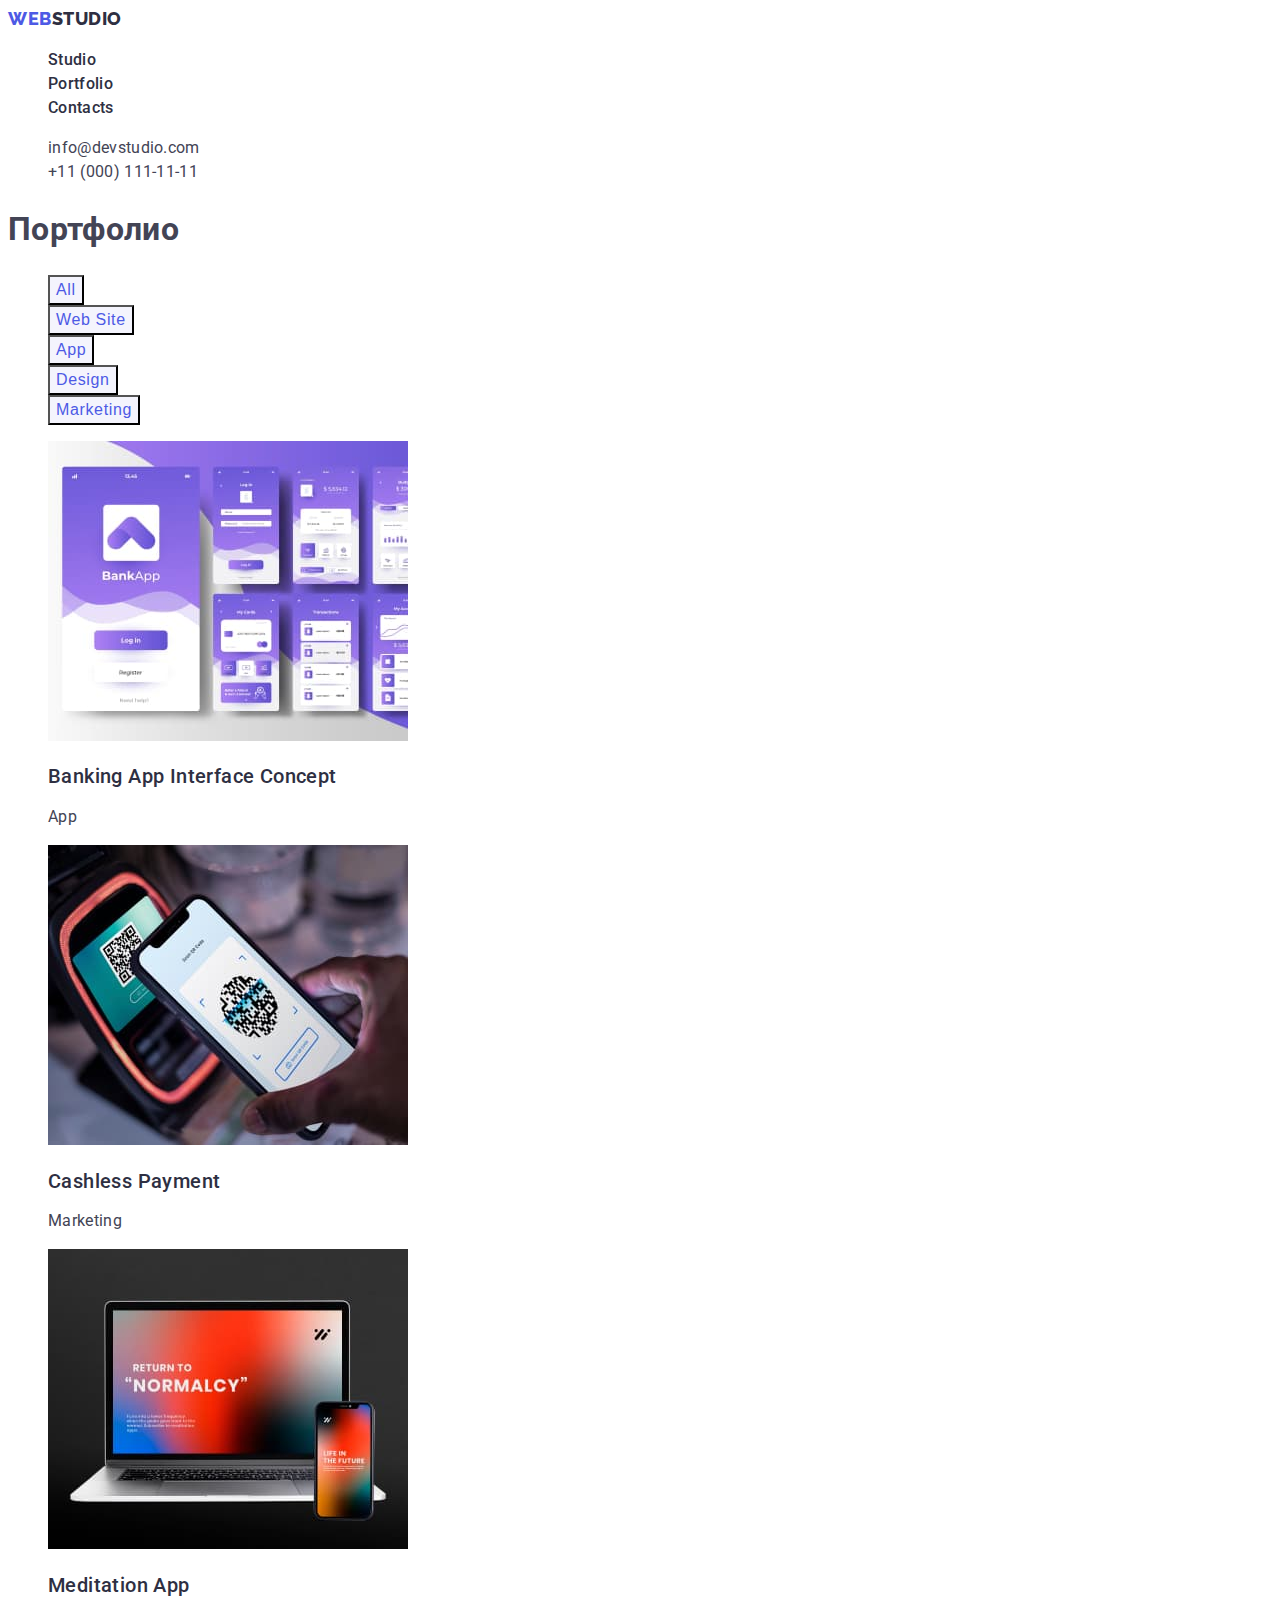
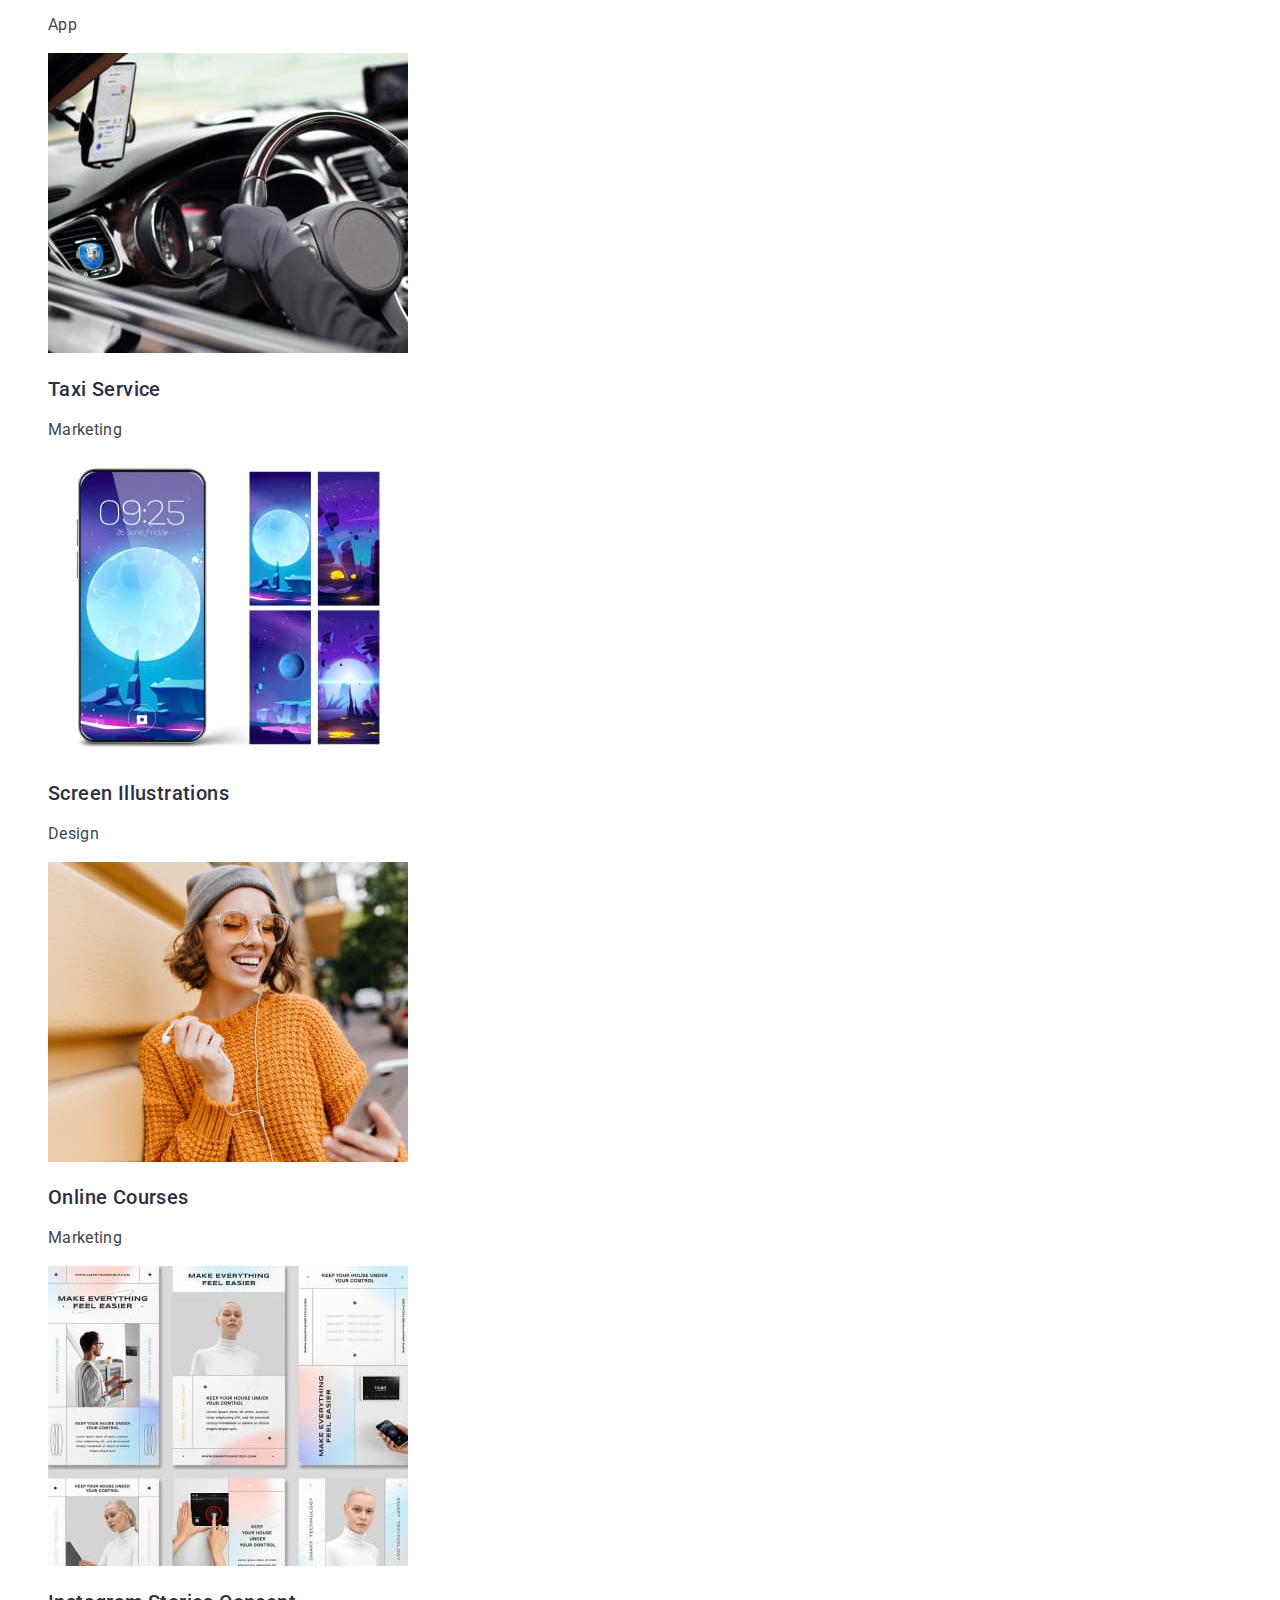
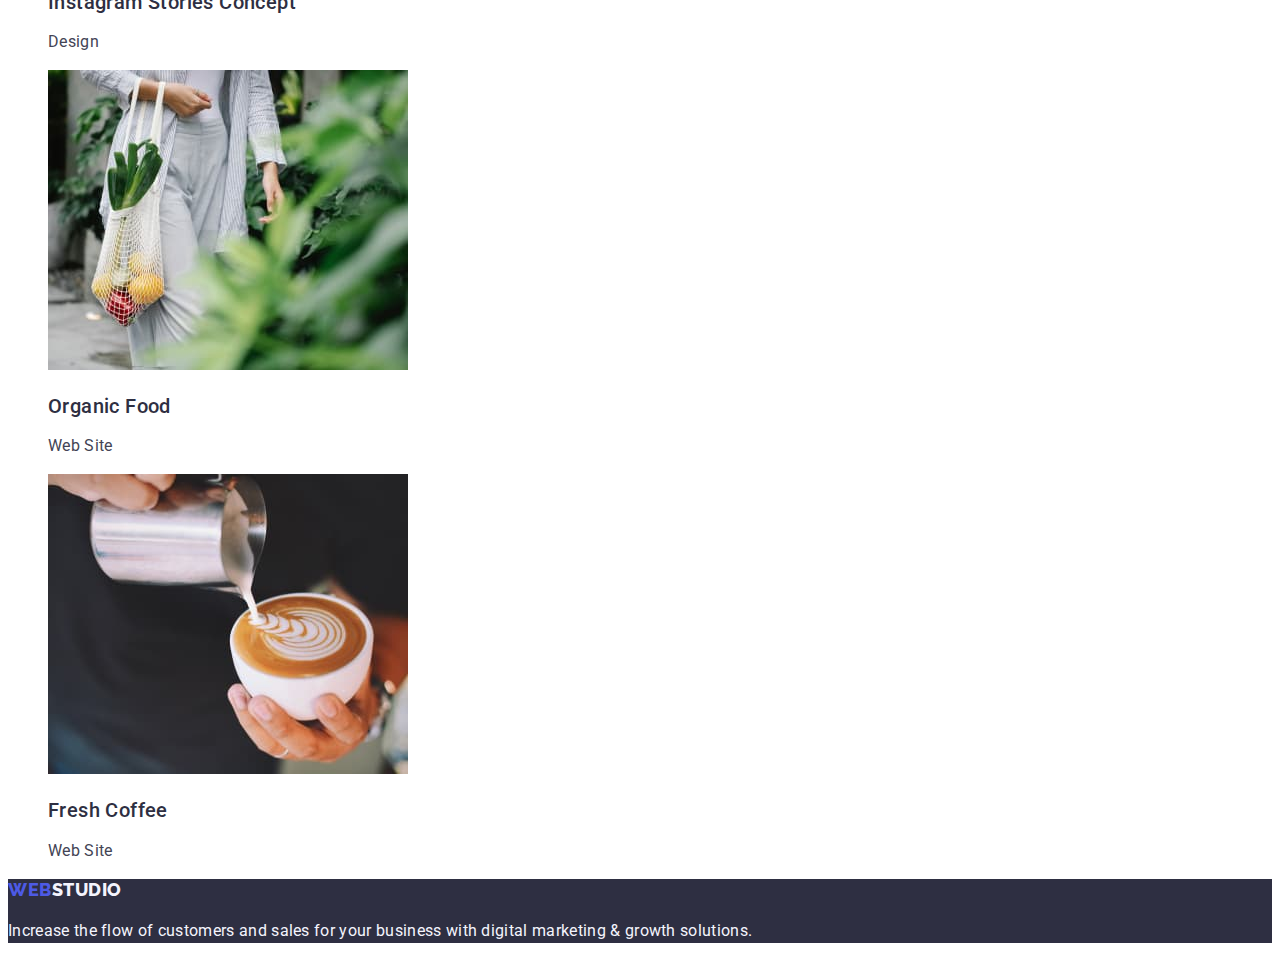
==== portfolio.html @ 5c08701e "init prev" ====
<!DOCTYPE html>
<html lang="eu">
  <head>
    <meta charset="UTF-8" />
    <meta http-equiv="X-UA-Compatible" content="IE=edge" />
    <meta name="viewport" content="width=device-width, initial-scale=1.0" />
    <link rel="preconnect" href="https://fonts.googleapis.com" />
    <link rel="preconnect" href="https://fonts.gstatic.com" crossorigin />
    <link
      rel="stylesheet"
      href="https://cdnjs.cloudflare.com/ajax/libs/modern-normalize/2.0.0/modern-normalize.min.css"
      integrity="sha512-4xo8blKMVCiXpTaLzQSLSw3KFOVPWhm/TRtuPVc4WG6kUgjH6J03IBuG7JZPkcWMxJ5huwaBpOpnwYElP/m6wg=="
      crossorigin="anonymous"
      referrerpolicy="no-referrer" />
    <link
      href="https://fonts.googleapis.com/css2?family=Raleway:wght@800&family=Roboto:wght@400;500;700&display=swap"
      rel="stylesheet" />
    <link rel="stylesheet" href="./css/styles.css" />
    <title>WebStudio</title>
  </head>

  <body>
    <!-- HEADER -->

    <header class="header">
      <nav class="nav">
        <a class="logo link" href="./index.html"
          >Web<span class="logo_header">Studio</span></a
        >
        <ul class="list nav-list">
          <li class="nav-list_item">
            <a class="link nav-list_link" href="./index.html">Studio</a>
          </li>
          <li class="nav-list_item">
            <a class="link nav-list_link" href="./portfolio.html">Portfolio</a>
          </li>
          <li class="nav-list_item">
            <a class="link nav-list_link" href="">Contacts</a>
          </li>
        </ul>
      </nav>
      <address class="address">
        <ul class="list adddres-list">
          <li class="addres-item">
            <a class="link address-link" href="mailto:info@devstudio.com">
              info@devstudio.com
            </a>
          </li>
          <li class="addres-item">
            <a class="link address-link" href="tel:+110001111111">
              +11 (000) 111-11-11
            </a>
          </li>
        </ul>
      </address>
    </header>

    <!-- Портфолио -->

    <main class="main">
      <section class="section-portfolio">
        <h1 class="portfolio-title">Портфолио</h1>

        <ul class="list filter">
          <li>
            <button type="button" class="btn filter-btn">All</button>
          </li>
          <li>
            <button type="button" class="btn filter-btn">Web Site</button>
          </li>
          <li>
            <button type="button" class="btn filter-btn">App</button>
          </li>
          <li>
            <button type="button" class="btn filter-btn">Design</button>
          </li>
          <li>
            <button type="button" class="btn filter-btn">Marketing</button>
          </li>
        </ul>

        <ul class="list">
          <li>
            <a href="" class="link portfolio-link">
              <img
                width="360"
                src="./images/portfolio/banking.jpeg"
                alt="Banking App Interface Concept"
                class="porfolio-img" />
              <h2 class="portfolio-subtitle">Banking App Interface Concept</h2>
              <p class="portfolio-content">App</p>
            </a>
          </li>
          <li>
            <a href="" class="link portfolio-link">
              <img
                width="360"
                src="./images/portfolio/payment.jpeg"
                alt="Cashless Payment"
                class="porfolio-img" />
              <h2 class="portfolio-subtitle">Cashless Payment</h2>
              <p class="portfolio-content">Marketing</p>
            </a>
          </li>
          <li>
            <a href="" class="link portfolio-link">
              <img
                width="360"
                src="./images/portfolio/app.jpeg"
                alt="Ресторан Seafood"
                class="porfolio-img" />
              <h2 class="portfolio-subtitle">Meditation App</h2>
              <p class="portfolio-content">App</p>
            </a>
          </li>
          <li>
            <a href="" class="link portfolio-link">
              <img
                width="360"
                src="./images/portfolio/taxi.jpeg"
                alt="Taxi Service"
                class="porfolio-img" />
              <h2 class="portfolio-subtitle">Taxi Service</h2>
              <p class="portfolio-content">Marketing</p>
            </a>
          </li>
          <li>
            <a href="" class="link portfolio-link">
              <img
                width="360"
                src="./images/portfolio/screen.jpeg"
                alt="Screen Illustrations"
                class="porfolio-img" />
              <h2 class="portfolio-subtitle">Screen Illustrations</h2>
              <p class="portfolio-content">Design</p>
            </a>
          </li>
          <li>
            <a href="" class="link portfolio-link">
              <img
                width="360"
                src="./images/portfolio/courses.jpeg"
                alt="Online Courses"
                class="porfolio-img" />
              <h2 class="portfolio-subtitle">Online Courses</h2>
              <p class="portfolio-content">Marketing</p>
            </a>
          </li>
          <li>
            <a href="" class="link portfolio-link">
              <img
                width="360"
                src="./images/portfolio/stories.jpeg"
                alt="Instagram Stories Concept"
                class="porfolio-img" />
              <h2 class="portfolio-subtitle">Instagram Stories Concept</h2>
              <p class="portfolio-content">Design</p>
            </a>
          </li>
          <li>
            <a href="" class="link portfolio-link">
              <img
                width="360"
                src="./images/portfolio/food.jpeg"
                alt="Organic Food"
                class="porfolio-img" />
              <h2 class="portfolio-subtitle">Organic Food</h2>
              <p class="portfolio-content">Web Site</p>
            </a>
          </li>
          <li>
            <a href="" class="link portfolio-link">
              <img
                width="360"
                src="./images/portfolio/coffee.jpeg"
                alt="Fresh Coffee"
                class="porfolio-img" />
              <h2 class="portfolio-subtitle">Fresh Coffee</h2>
              <p class="portfolio-content">Web Site</p>
            </a>
          </li>
        </ul>
      </section>
    </main>

    <!-- Footer -->

    <footer class="footer">
      <a class="logo link" href="./index.html"
        >Web<span class="logo_footer">Studio</span></a
      >
      <p class="footer-slogan">
        Increase the flow of customers and sales for your business with digital
        marketing & growth solutions.
      </p>
    </footer>
  </body>
</html>
---- css/styles.css ----
:root {
  --accent: #4d5ae5;
  --white: #ffffff;
  --navyblue: #2e2f42;
  --slate: #434455;
  --cloud: #f4f4fd;
  --ocean: #404bbf;
}

/* * Global */

body {
  font-family: "Roboto", sans-serif;
  color: var(--slate);
  font-size: 16px;
  line-height: 1.5;
  letter-spacing: 0.32px;
  background-color: var(--white);
}

.link {
  text-decoration: none;
}

.list {
  list-style-type: none;
}

.btn {
  cursor: pointer;
  color: var(--white);
  font-size: 16px;
  font-weight: 500;
  line-height: 1.5;
  letter-spacing: 0.64px;
}

address {
  font-style: normal;
}

.logo {
  font-family: "Raleway", sans-serif;
  font-size: 18px;
  font-weight: 800;
  line-height: 1.17;
  letter-spacing: 0.54px;
  text-transform: uppercase;
  color: var(--accent);
}

.section {
}

.section-title {
  color: var(--navyblue);
  text-align: center;
  font-size: 36px;
  line-height: 1.11;
  letter-spacing: 0.72px;
  text-transform: capitalize;
}

/* * Header */

.header {
  background-color: var(--white);
}
.nav {
}
.logo_header {
  color: var(--navyblue);
}
.nav-list {
}
.nav-list_item {
}
.nav-list_link {
  font-size: 16px;
  font-weight: 500;
  line-height: 1.5;
  letter-spacing: 0.32px;
  color: var(--navyblue);
}
/* .nav-list_link.active {
  color: var(--ocean);
} */
.nav-list_link:hover,
.nav-list_link:focus {
  color: var(--ocean);
}

.address {
}
.adddres-list {
}
.addres-item {
}
.address-link {
  font-size: 16px;
  line-height: 1.5;
  letter-spacing: 0.32px;
  color: var(--slate);
}
.address-link:hover,
.address-link:focus {
  color: var(--ocean);
}

/* * Hero section */

.hero {
  background-color: var(--navyblue);
}

.hero-title {
  color: var(--white);
  text-align: center;
  font-size: 56px;
  font-style: normal;
  font-weight: 700;
  line-height: 1.07;
  letter-spacing: 1.12px;
}

.hero-btn {
  background: var(--accent);
  color: var(--white);
  font-size: 16px;
  font-weight: 500;
  line-height: 1.5;
  letter-spacing: 0.64px;
}
.hero-btn:hover,
.hero-btn:focus {
  background: var(--ocean);
}

/* Features */
.features {
  background-color: var(--white);
}
.features-title {
}
.features-list {
}
.features-item {
}
.features-subtitle {
  color: var(--navyblue);
  font-size: 20px;
  font-weight: 500;
  line-height: 1.2;
  letter-spacing: 0.4px;
}
.features-desc {
  color: var(--slate);
}

/* * Duties */

.duties {
  background-color: var(--white);
}
.section-title {
}
.duties-list {
}
.duties-item {
}
.duties-img {
}

/* * Our team */

.team {
  background: var(--cloud);
}
.team-list {
}
.team-item {
  background-color: var(--white);
}
.team-avatar {
}

.team-name {
  color: var(--navyblue);
  text-align: center;
  font-size: 20px;
  font-weight: 500;
  line-height: 1.2;
  letter-spacing: 0.4px;
}

.team-position {
  color: var(--slate);
  text-align: center;
  font-size: 16px;
  line-height: 1.5;
  letter-spacing: 0.32px;
}

/* * Portfolio */
.filter-btn {
  color: var(--accent);
  text-align: center;
  font-size: 16px;
  font-style: normal;
  font-weight: 500;
  line-height: 1.5;
  letter-spacing: 0.64px;
  background-color: var(--cloud);
}
/* .filter-btn.active {
  background: var(--ocean);
  color: var(--white);
} */
.filter-btn:hover,
.filter-btn:focus {
  color: var(--white);
  background-color: var(--ocean);
}
.portfolio-link {
}

.portfolio-subtitle {
  color: var(--navyblue);
  font-size: 20px;
  font-weight: 500;
  line-height: 1.2;
  letter-spacing: 0.4px;
}

.portfolio-content {
  color: var(--slate);
  font-size: 16px;
  line-height: 1.5;
  letter-spacing: 0.32px;
}

/* * Footer  */

.footer {
  background: var(--navyblue);
}
.logo_footer {
  color: var(--cloud);
}

.footer-slogan {
  color: var(--cloud);
}
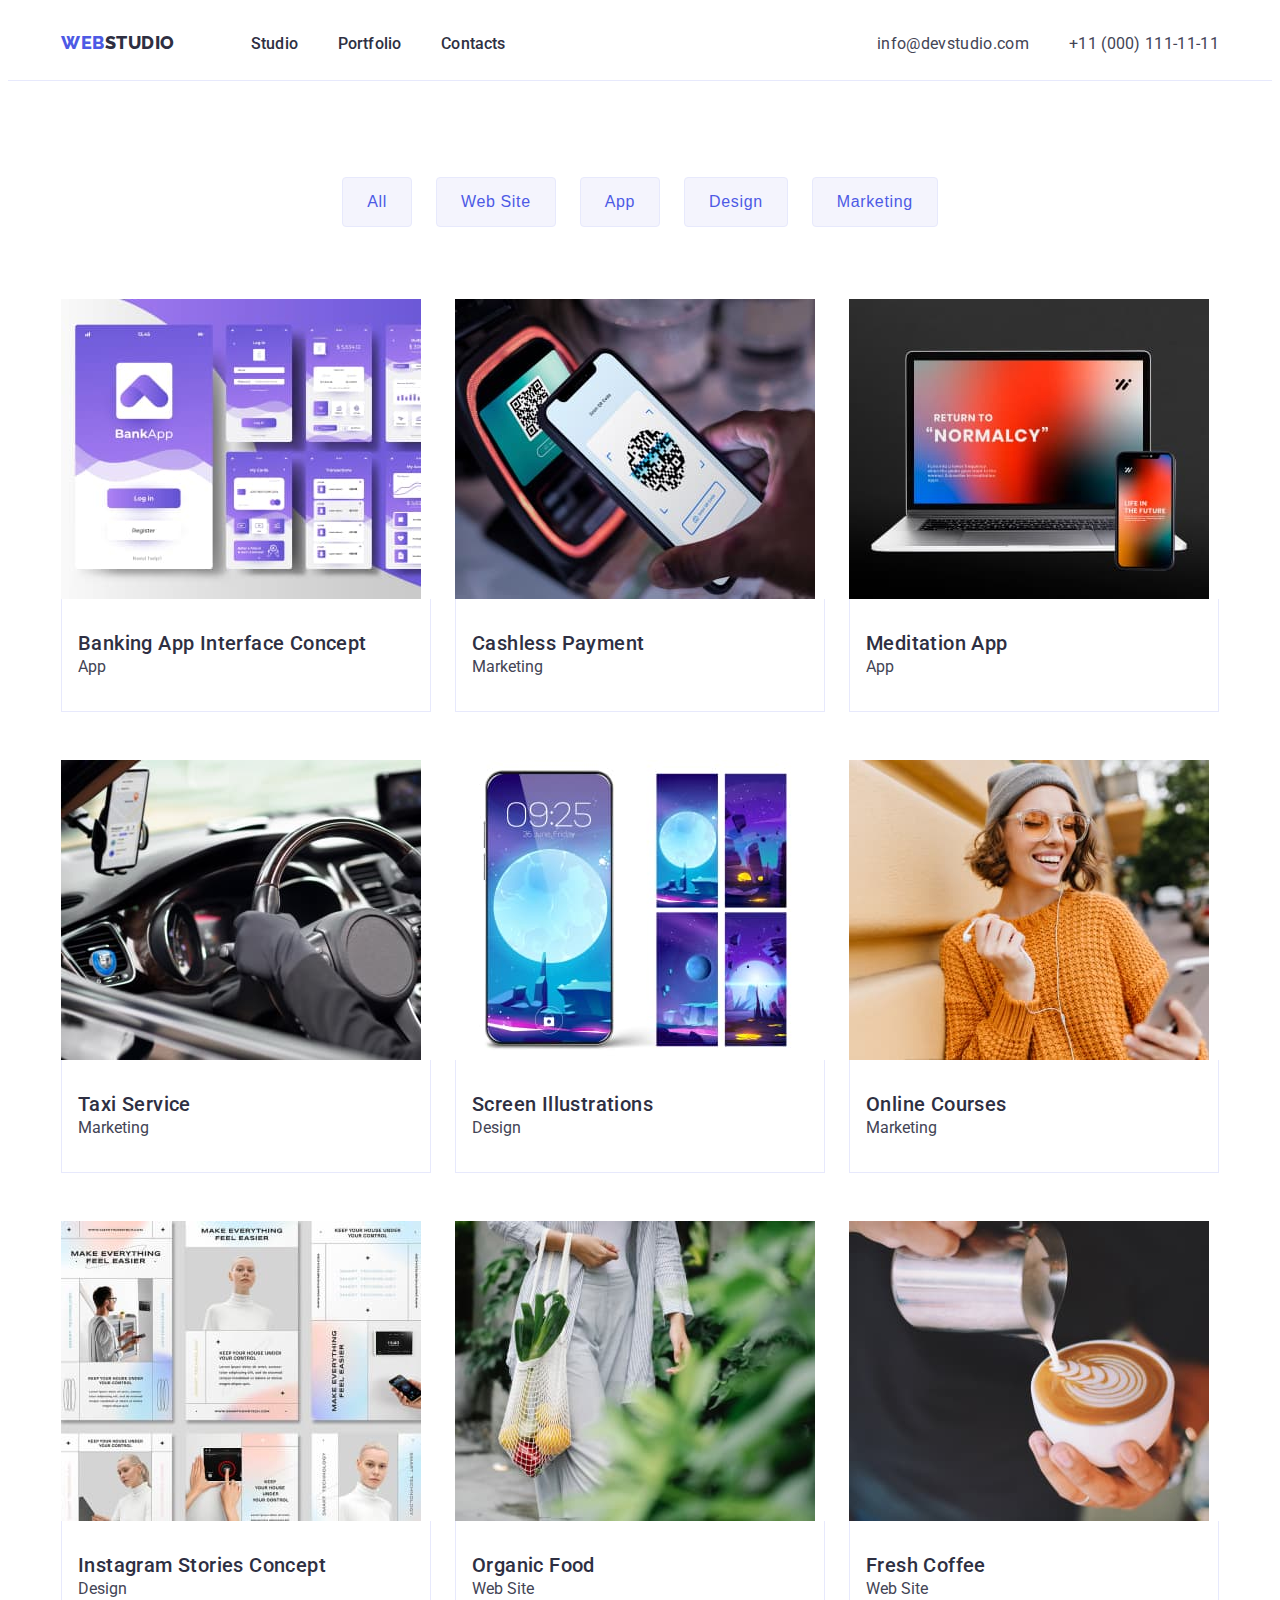
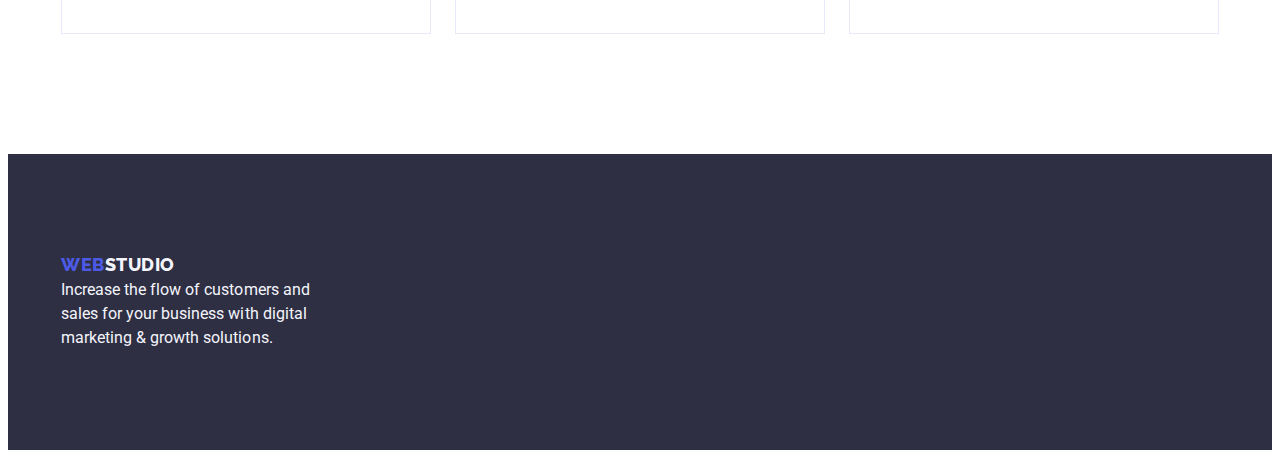
==== commit d4f6d676: "added styles" ====
--- a/portfolio.html
+++ b/portfolio.html
@@ -23,176 +23,204 @@
     <!-- HEADER -->
 
     <header class="header">
-      <nav class="nav">
-        <a class="logo link" href="./index.html"
-          >Web<span class="logo_header">Studio</span></a
-        >
-        <ul class="list nav-list">
-          <li class="nav-list_item">
-            <a class="link nav-list_link" href="./index.html">Studio</a>
-          </li>
-          <li class="nav-list_item">
-            <a class="link nav-list_link" href="./portfolio.html">Portfolio</a>
-          </li>
-          <li class="nav-list_item">
-            <a class="link nav-list_link" href="">Contacts</a>
-          </li>
-        </ul>
-      </nav>
-      <address class="address">
-        <ul class="list adddres-list">
-          <li class="addres-item">
-            <a class="link address-link" href="mailto:info@devstudio.com">
-              info@devstudio.com
-            </a>
-          </li>
-          <li class="addres-item">
-            <a class="link address-link" href="tel:+110001111111">
-              +11 (000) 111-11-11
-            </a>
-          </li>
-        </ul>
-      </address>
+      <div class="container header-container">
+        <nav class="nav">
+          <a class="logo link" href="./index.html"
+            >Web<span class="logo_header">Studio</span></a
+          >
+          <ul class="list nav-list">
+            <li class="nav-list_item">
+              <a class="link nav-list_link" href="./index.html">Studio</a>
+            </li>
+            <li class="nav-list_item">
+              <a class="link nav-list_link" href="./portfolio.html"
+                >Portfolio</a
+              >
+            </li>
+            <li class="nav-list_item">
+              <a class="link nav-list_link" href="">Contacts</a>
+            </li>
+          </ul>
+        </nav>
+        <address class="address">
+          <ul class="list address-list">
+            <li class="address-item">
+              <a class="link address-link" href="mailto:info@devstudio.com">
+                info@devstudio.com
+              </a>
+            </li>
+            <li class="address-item">
+              <a class="link address-link" href="tel:+110001111111">
+                +11 (000) 111-11-11
+              </a>
+            </li>
+          </ul>
+        </address>
+      </div>
     </header>
 
     <!-- Портфолио -->
 
     <main class="main">
       <section class="section-portfolio">
-        <h1 class="portfolio-title">Портфолио</h1>
-
-        <ul class="list filter">
-          <li>
-            <button type="button" class="btn filter-btn">All</button>
-          </li>
-          <li>
-            <button type="button" class="btn filter-btn">Web Site</button>
-          </li>
-          <li>
-            <button type="button" class="btn filter-btn">App</button>
-          </li>
-          <li>
-            <button type="button" class="btn filter-btn">Design</button>
-          </li>
-          <li>
-            <button type="button" class="btn filter-btn">Marketing</button>
-          </li>
-        </ul>
-
-        <ul class="list">
-          <li>
-            <a href="" class="link portfolio-link">
-              <img
-                width="360"
-                src="./images/portfolio/banking.jpeg"
-                alt="Banking App Interface Concept"
-                class="porfolio-img" />
-              <h2 class="portfolio-subtitle">Banking App Interface Concept</h2>
-              <p class="portfolio-content">App</p>
-            </a>
-          </li>
-          <li>
-            <a href="" class="link portfolio-link">
-              <img
-                width="360"
-                src="./images/portfolio/payment.jpeg"
-                alt="Cashless Payment"
-                class="porfolio-img" />
-              <h2 class="portfolio-subtitle">Cashless Payment</h2>
-              <p class="portfolio-content">Marketing</p>
-            </a>
-          </li>
-          <li>
-            <a href="" class="link portfolio-link">
-              <img
-                width="360"
-                src="./images/portfolio/app.jpeg"
-                alt="Ресторан Seafood"
-                class="porfolio-img" />
-              <h2 class="portfolio-subtitle">Meditation App</h2>
-              <p class="portfolio-content">App</p>
-            </a>
-          </li>
-          <li>
-            <a href="" class="link portfolio-link">
-              <img
-                width="360"
-                src="./images/portfolio/taxi.jpeg"
-                alt="Taxi Service"
-                class="porfolio-img" />
-              <h2 class="portfolio-subtitle">Taxi Service</h2>
-              <p class="portfolio-content">Marketing</p>
-            </a>
-          </li>
-          <li>
-            <a href="" class="link portfolio-link">
-              <img
-                width="360"
-                src="./images/portfolio/screen.jpeg"
-                alt="Screen Illustrations"
-                class="porfolio-img" />
-              <h2 class="portfolio-subtitle">Screen Illustrations</h2>
-              <p class="portfolio-content">Design</p>
-            </a>
-          </li>
-          <li>
-            <a href="" class="link portfolio-link">
-              <img
-                width="360"
-                src="./images/portfolio/courses.jpeg"
-                alt="Online Courses"
-                class="porfolio-img" />
-              <h2 class="portfolio-subtitle">Online Courses</h2>
-              <p class="portfolio-content">Marketing</p>
-            </a>
-          </li>
-          <li>
-            <a href="" class="link portfolio-link">
-              <img
-                width="360"
-                src="./images/portfolio/stories.jpeg"
-                alt="Instagram Stories Concept"
-                class="porfolio-img" />
-              <h2 class="portfolio-subtitle">Instagram Stories Concept</h2>
-              <p class="portfolio-content">Design</p>
-            </a>
-          </li>
-          <li>
-            <a href="" class="link portfolio-link">
-              <img
-                width="360"
-                src="./images/portfolio/food.jpeg"
-                alt="Organic Food"
-                class="porfolio-img" />
-              <h2 class="portfolio-subtitle">Organic Food</h2>
-              <p class="portfolio-content">Web Site</p>
-            </a>
-          </li>
-          <li>
-            <a href="" class="link portfolio-link">
-              <img
-                width="360"
-                src="./images/portfolio/coffee.jpeg"
-                alt="Fresh Coffee"
-                class="porfolio-img" />
-              <h2 class="portfolio-subtitle">Fresh Coffee</h2>
-              <p class="portfolio-content">Web Site</p>
-            </a>
-          </li>
-        </ul>
+        <div class="container">
+          <h1 class="visually-hidden">Портфолио</h1>
+
+          <ul class="list filter">
+            <li>
+              <button type="button" class="btn filter-btn">All</button>
+            </li>
+            <li>
+              <button type="button" class="btn filter-btn">Web Site</button>
+            </li>
+            <li>
+              <button type="button" class="btn filter-btn">App</button>
+            </li>
+            <li>
+              <button type="button" class="btn filter-btn">Design</button>
+            </li>
+            <li>
+              <button type="button" class="btn filter-btn">Marketing</button>
+            </li>
+          </ul>
+
+          <ul class="list portfolio-list"">
+            <li class="portfolio-item">
+              <a href="" class="link portfolio-link">
+                <img
+                  width="360"
+                  src="./images/portfolio/banking.jpeg"
+                  alt="Banking App Interface Concept"
+                  class="porfolio-img" />
+                <div class="portfolio-data">
+                  <h2 class="portfolio-subtitle">
+                    Banking App Interface Concept
+                  </h2>
+                  <p class="portfolio-content">App</p>
+                </div>
+              </a>
+            </li>
+            <li class="portfolio-item">
+              <a href="" class="link portfolio-link">
+                <img
+                  width="360"
+                  src="./images/portfolio/payment.jpeg"
+                  alt="Cashless Payment"
+                  class="porfolio-img" />
+                <div class="portfolio-data">
+                  <h2 class="portfolio-subtitle">Cashless Payment</h2>
+                  <p class="portfolio-content">Marketing</p>
+                </div>
+              </a>
+            </li>
+            <li class="portfolio-item">
+              <a href="" class="link portfolio-link">
+                <img
+                  width="360"
+                  src="./images/portfolio/app.jpeg"
+                  alt="Ресторан Seafood"
+                  class="porfolio-img" />
+                <div class="portfolio-data">
+                  <h2 class="portfolio-subtitle">Meditation App</h2>
+                  <p class="portfolio-content">App</p>
+                </div>
+              </a>
+            </li>
+            <li class="portfolio-item">
+              <a href="" class="link portfolio-link">
+                <img
+                  width="360"
+                  src="./images/portfolio/taxi.jpeg"
+                  alt="Taxi Service"
+                  class="porfolio-img" />
+                <div class="portfolio-data">
+                  <h2 class="portfolio-subtitle">Taxi Service</h2>
+                  <p class="portfolio-content">Marketing</p>
+                </div>
+              </a>
+            </li>
+            <li class="portfolio-item">
+              <a href="" class="link portfolio-link">
+                <img
+                  width="360"
+                  src="./images/portfolio/screen.jpeg"
+                  alt="Screen Illustrations"
+                  class="porfolio-img" />
+                <div class="portfolio-data">
+                  <h2 class="portfolio-subtitle">Screen Illustrations</h2>
+                  <p class="portfolio-content">Design</p>
+                </div>
+              </a>
+            </li>
+            <li class="portfolio-item">
+              <a href="" class="link portfolio-link">
+                <img
+                  width="360"
+                  src="./images/portfolio/courses.jpeg"
+                  alt="Online Courses"
+                  class="porfolio-img" />
+                <div class="portfolio-data">
+                  <h2 class="portfolio-subtitle">Online Courses</h2>
+                  <p class="portfolio-content">Marketing</p>
+                </div>
+              </a>
+            </li>
+            <li class="portfolio-item">
+              <a href="" class="link portfolio-link">
+                <img
+                  width="360"
+                  src="./images/portfolio/stories.jpeg"
+                  alt="Instagram Stories Concept"
+                  class="porfolio-img" />
+                <div class="portfolio-data">
+                  <h2 class="portfolio-subtitle">Instagram Stories Concept</h2>
+                  <p class="portfolio-content">Design</p>
+                </div>
+              </a>
+            </li>
+            <li class="portfolio-item">
+              <a href="" class="link portfolio-link">
+                <img
+                  width="360"
+                  src="./images/portfolio/food.jpeg"
+                  alt="Organic Food"
+                  class="porfolio-img" />
+                <div class="portfolio-data">
+                  <h2 class="portfolio-subtitle">Organic Food</h2>
+                  <p class="portfolio-content">Web Site</p>
+                </div>
+              </a>
+            </li>
+            <li class="portfolio-item">
+              <a href="" class="link portfolio-link">
+                <img
+                  width="360"
+                  src="./images/portfolio/coffee.jpeg"
+                  alt="Fresh Coffee"
+                  class="porfolio-img" />
+                <div class="portfolio-data">
+                  <h2 class="portfolio-subtitle">Fresh Coffee</h2>
+                  <p class="portfolio-content">Web Site</p>
+                </div>
+              </a>
+            </li>
+          </ul>
+        </div>
       </section>
     </main>
 
     <!-- Footer -->
 
     <footer class="footer">
-      <a class="logo link" href="./index.html"
-        >Web<span class="logo_footer">Studio</span></a
-      >
-      <p class="footer-slogan">
-        Increase the flow of customers and sales for your business with digital
-        marketing & growth solutions.
-      </p>
+      <div class="container">
+        <a class="logo link" href="./index.html"
+          >Web<span class="logo_footer">Studio</span></a
+        >
+        <p class="footer-slogan">
+          Increase the flow of customers and sales for your business with
+          digital marketing & growth solutions.
+        </p>
+      </div>
     </footer>
   </body>
 </html>
--- a/css/styles.css
+++ b/css/styles.css
@@ -5,19 +5,36 @@
   --slate: #434455;
   --cloud: #f4f4fd;
   --ocean: #404bbf;
+  --cornflower: #e7e9fc;
 }
 
 /* * Global */
-
+ul,
+ol {
+  padding: 0;
+  margin: 0;
+}
 body {
   font-family: "Roboto", sans-serif;
   color: var(--slate);
   font-size: 16px;
   line-height: 1.5;
-  letter-spacing: 0.32px;
-  background-color: var(--white);
-}
-
+  letter-spacing: 0.02px;
+  background-color: var(--white);
+}
+
+h1,
+h2,
+h3,
+h4,
+p {
+  margin: 0;
+}
+
+img {
+  display: block;
+  max-width: 100%;
+}
 .link {
   text-decoration: none;
 }
@@ -44,7 +61,7 @@
   font-size: 18px;
   font-weight: 800;
   line-height: 1.17;
-  letter-spacing: 0.54px;
+  letter-spacing: 0.03em;
   text-transform: uppercase;
   color: var(--accent);
 }
@@ -59,19 +76,54 @@
   line-height: 1.11;
   letter-spacing: 0.72px;
   text-transform: capitalize;
+  margin-bottom: 72px;
+}
+
+.container {
+  width: 1158px;
+  margin-left: auto;
+  margin-right: auto;
+  padding-left: 15px;
+  padding-right: 15px;
+}
+
+.visually-hidden {
+  position: absolute;
+  width: 1px;
+  height: 1px;
+  margin: -1px;
+  border: 0;
+  padding: 0;
+  white-space: nowrap;
+  clip-path: inset(100%);
+  clip: rect(0 0 0 0);
+  overflow: hidden;
 }
 
 /* * Header */
 
 .header {
   background-color: var(--white);
-}
+  border-bottom: 1px solid var(--cornflower);
+}
+
+.header-container {
+  display: flex;
+  align-items: center;
+}
+
 .nav {
+  display: flex;
+  gap: 76px;
+  padding: 24px 0;
 }
 .logo_header {
   color: var(--navyblue);
 }
 .nav-list {
+  display: flex;
+  align-items: center;
+  gap: 40px;
 }
 .nav-list_item {
 }
@@ -79,7 +131,7 @@
   font-size: 16px;
   font-weight: 500;
   line-height: 1.5;
-  letter-spacing: 0.32px;
+  letter-spacing: 0.01em;
   color: var(--navyblue);
 }
 /* .nav-list_link.active {
@@ -91,10 +143,13 @@
 }
 
 .address {
-}
-.adddres-list {
-}
-.addres-item {
+  margin-left: auto;
+}
+.address-list {
+  display: flex;
+  gap: 40px;
+}
+.address-item {
 }
 .address-link {
   font-size: 16px;
@@ -107,44 +162,60 @@
   color: var(--ocean);
 }
 
-/* * Hero section */
+/* ! Hero section */
 
 .hero {
+  padding-top: 188px;
+  padding-bottom: 188px;
   background-color: var(--navyblue);
 }
 
 .hero-title {
   color: var(--white);
+  margin: 0 auto;
   text-align: center;
   font-size: 56px;
   font-style: normal;
   font-weight: 700;
   line-height: 1.07;
-  letter-spacing: 1.12px;
+  letter-spacing: 0.02em;
+  margin-bottom: 48px;
+  max-width: 496px;
 }
 
 .hero-btn {
+  display: block;
   background: var(--accent);
   color: var(--white);
   font-size: 16px;
   font-weight: 500;
   line-height: 1.5;
   letter-spacing: 0.64px;
-}
+  margin: 0 auto;
+  padding: 16px 32px;
+  border-radius: 4px;
+  border: none;
+}
+
 .hero-btn:hover,
 .hero-btn:focus {
   background: var(--ocean);
 }
 
-/* Features */
+/* ! Features */
+
 .features {
-  background-color: var(--white);
-}
-.features-title {
-}
+  padding-top: 120px;
+  padding-bottom: 60px;
+  background-color: var(--white);
+}
+
 .features-list {
+  display: flex;
+  gap: 24px;
 }
 .features-item {
+  flex-basis: calc((100% - 24 * 2) / 3);
 }
 .features-subtitle {
   color: var(--navyblue);
@@ -152,36 +223,49 @@
   font-weight: 500;
   line-height: 1.2;
   letter-spacing: 0.4px;
+  margin-bottom: 8px;
 }
 .features-desc {
   color: var(--slate);
 }
 
-/* * Duties */
+/* ! Duties */
 
 .duties {
   background-color: var(--white);
-}
-.section-title {
-}
+  padding-top: 60px;
+  padding-bottom: 120px;
+}
+
 .duties-list {
+  display: flex;
+  gap: 24px;
 }
 .duties-item {
+  flex-basis: calc((100% - 24 * 2) / 3);
 }
 .duties-img {
 }
 
-/* * Our team */
+/* ! Our team */
 
 .team {
   background: var(--cloud);
+  padding-top: 120px;
+  padding-bottom: 120px;
 }
 .team-list {
+  display: flex;
+  gap: 24px;
 }
 .team-item {
   background-color: var(--white);
+  padding-bottom: 32px;
+  border-radius: 0px 0px 4px 4px;
+  flex-basis: calc((100% - 24 * 3) / 4);
 }
 .team-avatar {
+  margin-bottom: 32px;
 }
 
 .team-name {
@@ -191,6 +275,7 @@
   font-weight: 500;
   line-height: 1.2;
   letter-spacing: 0.4px;
+  margin-bottom: 8px;
 }
 
 .team-position {
@@ -201,7 +286,18 @@
   letter-spacing: 0.32px;
 }
 
-/* * Portfolio */
+/* ! Portfolio */
+.section-portfolio {
+  padding-top: 96px;
+  padding-bottom: 120px;
+}
+.filter {
+  display: flex;
+  justify-content: center;
+  gap: 24px;
+  margin-bottom: 72px;
+}
+
 .filter-btn {
   color: var(--accent);
   text-align: center;
@@ -211,6 +307,9 @@
   line-height: 1.5;
   letter-spacing: 0.64px;
   background-color: var(--cloud);
+  padding: 12px 24px;
+  border-radius: 4px;
+  border: 1px solid var(--cornflower);
 }
 /* .filter-btn.active {
   background: var(--ocean);
@@ -221,9 +320,24 @@
   color: var(--white);
   background-color: var(--ocean);
 }
+
+.portfolio-list {
+  display: flex;
+  flex-wrap: wrap;
+  row-gap: 48px;
+  column-gap: 24px;
+}
+.portfolio-item {
+  flex-basis: calc((100% - 24px * 2) / 3);
+}
 .portfolio-link {
 }
-
+.portfolio-data {
+  padding: 32px 16px;
+  border-right: 1px solid var(--cornflower, #e7e9fc);
+  border-left: 1px solid var(--cornflower, #e7e9fc);
+  border-bottom: 1px solid var(--cornflower, #e7e9fc);
+}
 .portfolio-subtitle {
   color: var(--navyblue);
   font-size: 20px;
@@ -234,20 +348,21 @@
 
 .portfolio-content {
   color: var(--slate);
-  font-size: 16px;
-  line-height: 1.5;
-  letter-spacing: 0.32px;
-}
-
-/* * Footer  */
+}
+
+/* ! Footer  */
 
 .footer {
   background: var(--navyblue);
+  padding-top: 100px;
+  padding-bottom: 100px;
 }
 .logo_footer {
   color: var(--cloud);
+  margin-bottom: 16px;
 }
 
 .footer-slogan {
+  max-width: 264px;
   color: var(--cloud);
 }
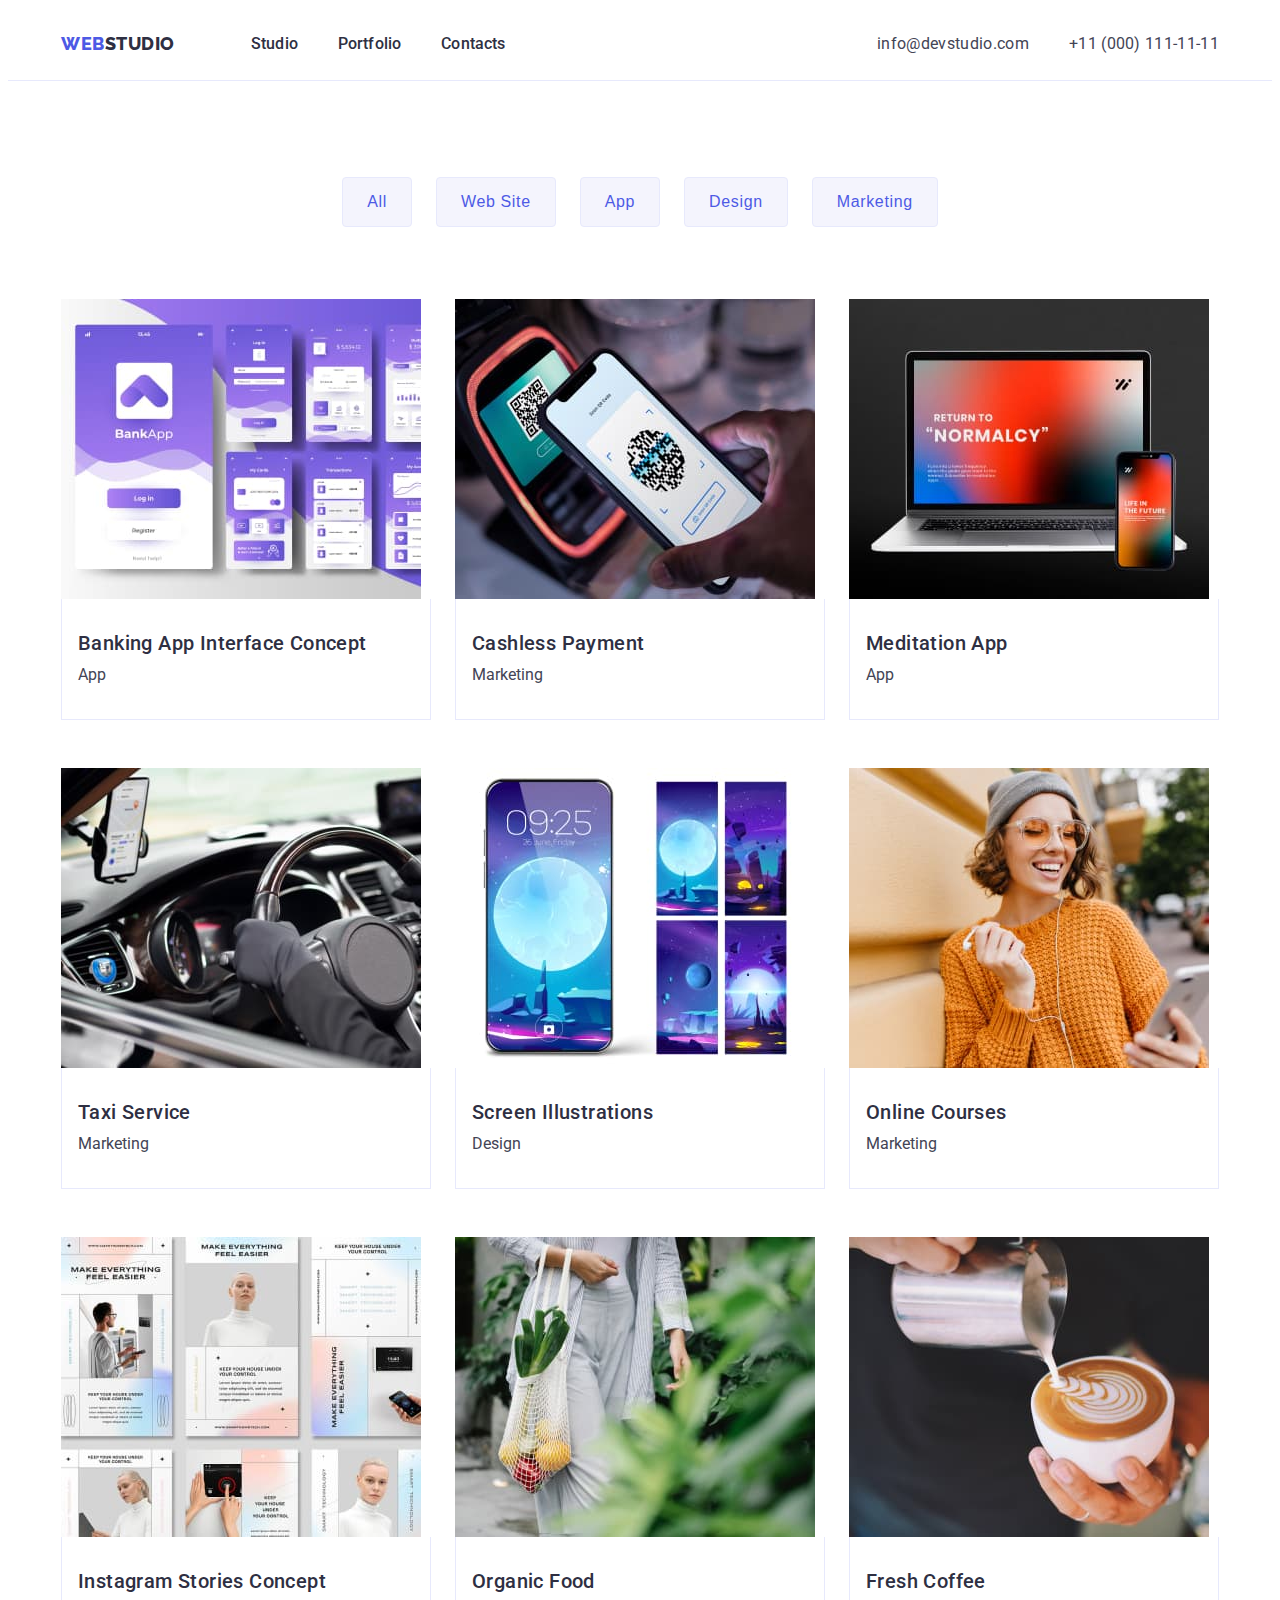
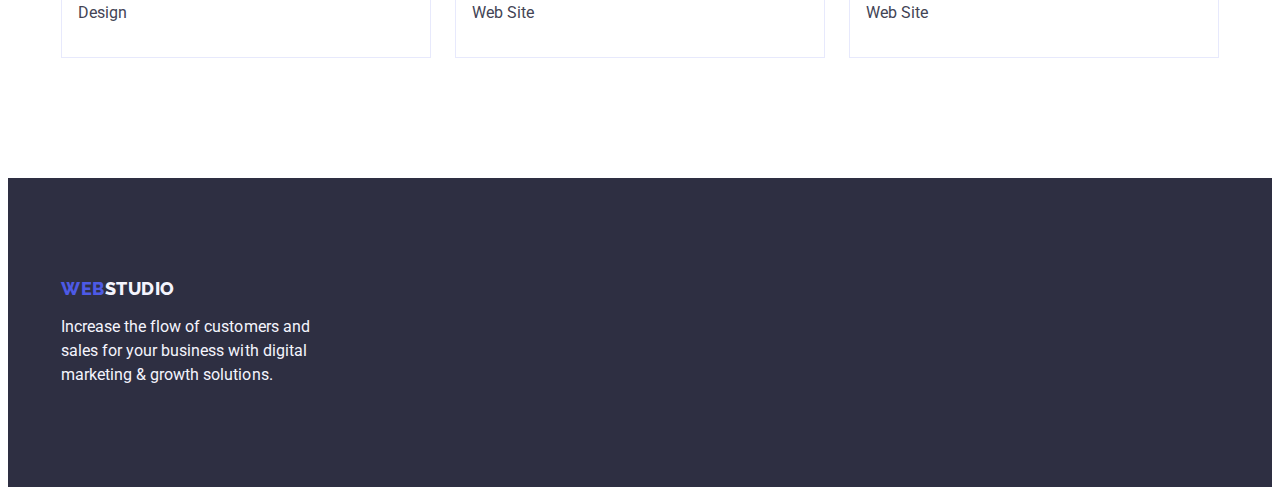
==== commit 474b3b96: "fixed" ====
--- a/portfolio.html
+++ b/portfolio.html
@@ -213,7 +213,7 @@
 
     <footer class="footer">
       <div class="container">
-        <a class="logo link" href="./index.html"
+        <a class="logo link logo-link-footer" href="./index.html"
           >Web<span class="logo_footer">Studio</span></a
         >
         <p class="footer-slogan">
--- a/css/styles.css
+++ b/css/styles.css
@@ -113,12 +113,14 @@
 }
 
 .nav {
-  display: flex;
-  gap: 76px;
-  padding: 24px 0;
+  align-items: center;
+  display: flex;
+  padding-top: 24px;
+  padding-bottom: 24px;
 }
 .logo_header {
   color: var(--navyblue);
+  margin-right: 76px;
 }
 .nav-list {
   display: flex;
@@ -215,7 +217,7 @@
   gap: 24px;
 }
 .features-item {
-  flex-basis: calc((100% - 24 * 2) / 3);
+  flex-basis: calc((100% - 2 * 24px) / 3);
 }
 .features-subtitle {
   color: var(--navyblue);
@@ -260,12 +262,15 @@
 }
 .team-item {
   background-color: var(--white);
-  padding-bottom: 32px;
   border-radius: 0px 0px 4px 4px;
   flex-basis: calc((100% - 24 * 3) / 4);
 }
 .team-avatar {
-  margin-bottom: 32px;
+}
+
+.team-data {
+  padding-bottom: 32px;
+  padding-top: 32px;
 }
 
 .team-name {
@@ -319,6 +324,7 @@
 .filter-btn:focus {
   color: var(--white);
   background-color: var(--ocean);
+  border: 1px solid transparent;
 }
 
 .portfolio-list {
@@ -344,6 +350,7 @@
   font-weight: 500;
   line-height: 1.2;
   letter-spacing: 0.4px;
+  margin-bottom: 8px;
 }
 
 .portfolio-content {
@@ -359,6 +366,9 @@
 }
 .logo_footer {
   color: var(--cloud);
+}
+.logo-link-footer {
+  display: inline-block;
   margin-bottom: 16px;
 }
 
